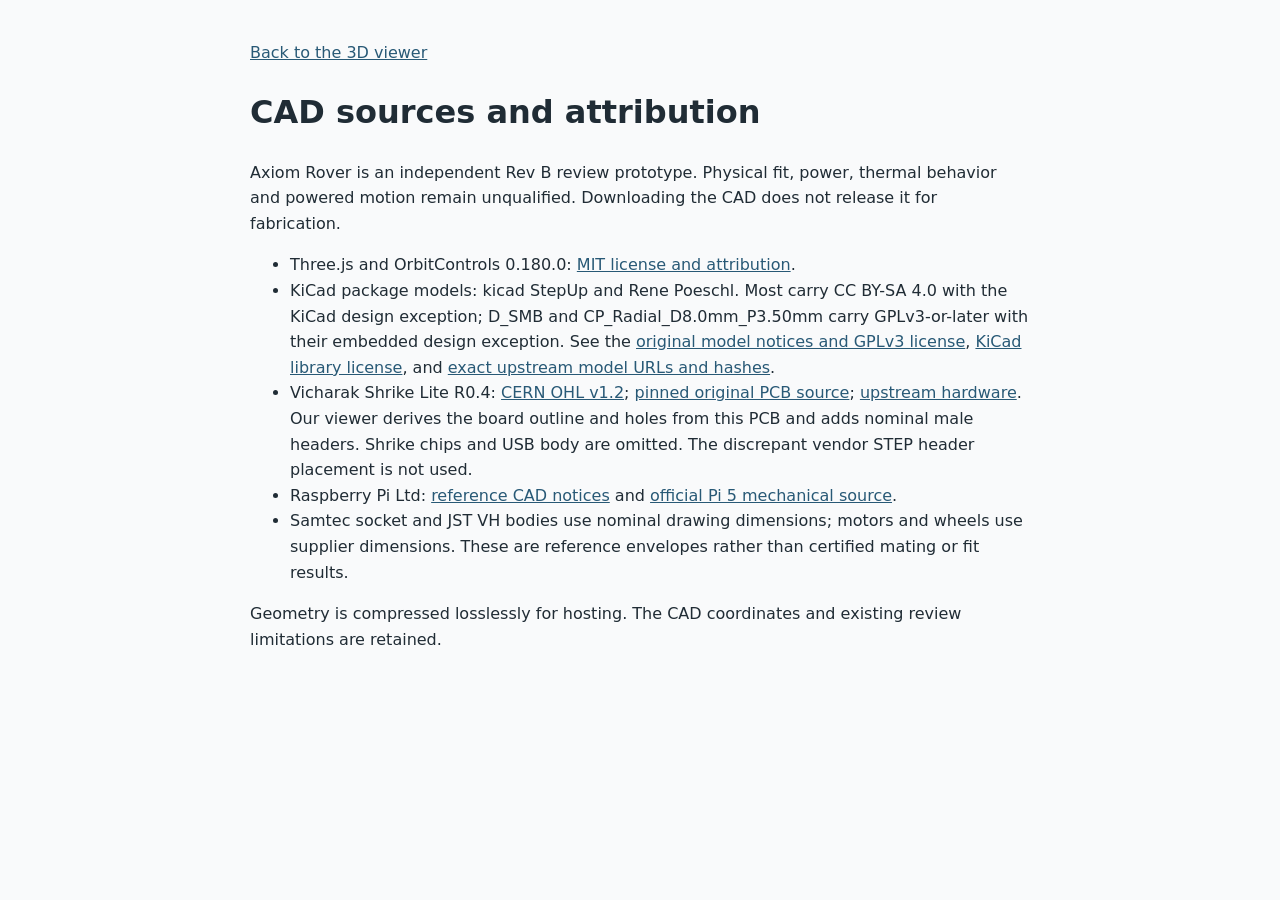
==== viewer/credits.html @ 3c7ca0c1 "feat(viewer): deploy lossless static CAD viewer to Vercel" ====
<!doctype html>
<html lang="en"><head><meta charset="utf-8"><meta name="viewport" content="width=device-width,initial-scale=1"><title>Axiom Rover · CAD sources</title>
<style>body{max-width:780px;margin:40px auto;padding:0 20px;font:16px/1.6 system-ui;color:#202c35;background:#f9fafb}a{color:#285976}</style></head><body>
<p><a href="./">Back to the 3D viewer</a></p><h1>CAD sources and attribution</h1>
<p>Axiom Rover is an independent Rev B review prototype. Physical fit, power, thermal behavior and powered motion remain unqualified. Downloading the CAD does not release it for fabrication.</p>
<ul>
<li>Three.js and OrbitControls 0.180.0: <a href="vendor/LICENSE">MIT license and attribution</a>.</li>
<li>KiCad package models: kicad StepUp and Rene Poeschl. Most carry CC BY-SA 4.0 with the KiCad design exception; D_SMB and CP_Radial_D8.0mm_P3.50mm carry GPLv3-or-later with their embedded design exception. See the <a href="model-licenses.txt">original model notices and GPLv3 license</a>, <a href="../electronics/Rover.pretty/LICENSE.md">KiCad library license</a>, and <a href="model-sources.json">exact upstream model URLs and hashes</a>.</li>
<li>Vicharak Shrike Lite R0.4: <a href="../reference/shrike-r04/LICENSE_HW.md">CERN OHL v1.2</a>; <a href="../reference/shrike-r04/Shrike-lite.kicad_pcb">pinned original PCB source</a>; <a href="https://github.com/vicharak-in/shrike">upstream hardware</a>. Our viewer derives the board outline and holes from this PCB and adds nominal male headers. Shrike chips and USB body are omitted. The discrepant vendor STEP header placement is not used.</li>
<li>Raspberry Pi Ltd: <a href="../reference/raspberry-pi-5/LICENSE.txt">reference CAD notices</a> and <a href="https://pip.raspberrypi.com/documents/RP-010083-CA">official Pi 5 mechanical source</a>.</li>
<li>Samtec socket and JST VH bodies use nominal drawing dimensions; motors and wheels use supplier dimensions. These are reference envelopes rather than certified mating or fit results.</li>
</ul>
<p>Geometry is compressed losslessly for hosting. The CAD coordinates and existing review limitations are retained.</p>
</body></html>
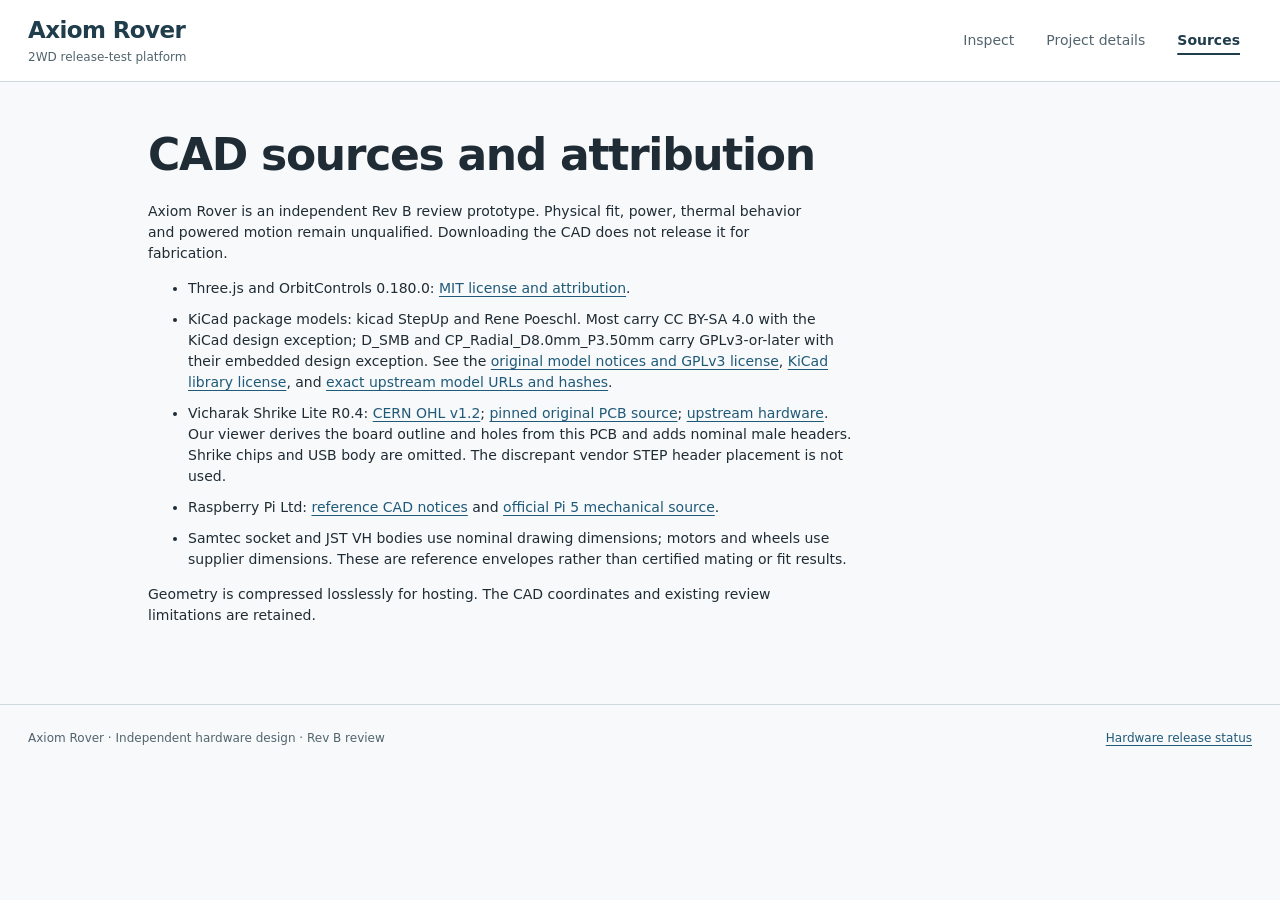
==== commit c7efda69: "feat(viewer): prepare inspection site for deployment" ====
--- a/viewer/credits.html
+++ b/viewer/credits.html
@@ -1,7 +1,7 @@
 <!doctype html>
 <html lang="en"><head><meta charset="utf-8"><meta name="viewport" content="width=device-width,initial-scale=1"><title>Axiom Rover · CAD sources</title>
-<style>body{max-width:780px;margin:40px auto;padding:0 20px;font:16px/1.6 system-ui;color:#202c35;background:#f9fafb}a{color:#285976}</style></head><body>
-<p><a href="./">Back to the 3D viewer</a></p><h1>CAD sources and attribution</h1>
+<meta name="description" content="Axiom Rover CAD model provenance, reference limitations, original notices and third-party licenses."><link rel="icon" href="favicon.svg" type="image/svg+xml"><link rel="stylesheet" href="styles.css"><link rel="canonical" href="https://axiom-rover.vercel.app/viewer/credits.html"></head><body>
+<header class="site-header"><a class="brand" href="./"><span>Axiom Rover<small>2WD release-test platform</small></span></a><nav class="site-nav" aria-label="Site"><a href="./">Inspect</a><a href="project.html">Project details</a><a href="credits.html" aria-current="page">Sources</a></nav></header><main class="content"><h1>CAD sources and attribution</h1>
 <p>Axiom Rover is an independent Rev B review prototype. Physical fit, power, thermal behavior and powered motion remain unqualified. Downloading the CAD does not release it for fabrication.</p>
 <ul>
 <li>Three.js and OrbitControls 0.180.0: <a href="vendor/LICENSE">MIT license and attribution</a>.</li>
@@ -11,4 +11,4 @@
 <li>Samtec socket and JST VH bodies use nominal drawing dimensions; motors and wheels use supplier dimensions. These are reference envelopes rather than certified mating or fit results.</li>
 </ul>
 <p>Geometry is compressed losslessly for hosting. The CAD coordinates and existing review limitations are retained.</p>
-</body></html>
+</main><footer class="site-footer"><span>Axiom Rover · Independent hardware design · Rev B review</span><a href="project.html#release">Hardware release status</a></footer></body></html>
--- a/viewer/styles.css
+++ b/viewer/styles.css
@@ -0,0 +1,5 @@
+:root{color-scheme:light;--ink:#202c35;--muted:#52646e;--blue:#203d4c;--line:#ced8dd;--paper:#fff;--ground:#e9edf0;--accent:#956024;font:14px/1.5 system-ui,-apple-system,BlinkMacSystemFont,"Segoe UI",sans-serif;color:var(--ink);background:#f7f9fa}
+*{box-sizing:border-box}body{margin:0}a{color:#205a79;text-underline-offset:3px}a:hover{color:#102f42}button,input,select{font:inherit}button{min-height:44px;border:1px solid #b8c6ce;background:#fff;color:var(--ink);border-radius:5px;padding:8px 12px;cursor:pointer}button:hover:not(:disabled){background:#e9f0f4}button[aria-pressed=true]{background:var(--blue);border-color:var(--blue);color:white}button:disabled{cursor:default;opacity:.5}:focus-visible{outline:3px solid #1479ac;outline-offset:3px}[hidden]{display:none!important}.skip-link{position:fixed;left:16px;top:-80px;z-index:20;background:white;padding:12px}.skip-link:focus{top:12px}.site-header{min-height:82px;display:flex;align-items:center;justify-content:space-between;gap:20px;padding:16px 28px;background:var(--paper);border-bottom:1px solid var(--line)}.brand{display:flex;gap:12px;align-items:center;text-decoration:none;color:var(--blue);font-size:23px;font-weight:750;line-height:1.2;letter-spacing:-.6px}.brand small{display:block;font-size:12px;font-weight:450;letter-spacing:0;color:var(--muted);margin-top:5px}.site-nav{display:flex;gap:8px}.site-nav a{padding:10px 12px;text-decoration:none;color:var(--muted)}.site-nav a[aria-current=page]{color:var(--blue);font-weight:650;text-decoration:underline;text-decoration-thickness:2px;text-underline-offset:8px}.review-banner{display:flex;align-items:center;gap:12px;padding:9px 28px;background:#fff6e8;border-bottom:1px solid #e6d3b5;font-size:12px;color:#674015}.review-banner a{color:inherit;margin-left:auto;white-space:nowrap}.revision{border:1px solid #b88037;border-radius:3px;padding:1px 6px;font-weight:700;white-space:nowrap}.inspection-bar{display:flex;align-items:center;gap:20px;padding:12px 28px;background:white;border-bottom:1px solid var(--line)}.inspection-bar h1{font-size:16px;margin:0;font-weight:600}.mode-tabs{display:flex;gap:6px;margin-left:auto}.viewer-page{height:100dvh;display:flex;flex-direction:column}.viewer-page main{display:grid;grid-template-columns:292px minmax(0,1fr);grid-template-areas:"controls stage";flex:1;min-height:0}.viewer-page aside{grid-area:controls;overflow:auto;padding:20px;background:#f9fbfc;border-right:1px solid var(--line)}fieldset{padding:0;margin:0 0 16px;border:0;min-width:0}legend,h2{font-size:14px;font-weight:700;margin:0 0 10px;padding:0}label{display:block;margin:12px 0}input[type=range]{width:100%;min-height:24px;accent-color:var(--blue)}input[type=checkbox]{accent-color:var(--blue);width:16px;height:16px;vertical-align:middle;margin:0 7px 0 0}.views{display:grid;grid-template-columns:repeat(3,1fr);gap:6px}.views button{padding:7px 3px}.row{display:flex;gap:7px;margin:10px 0 20px}.row button{flex:1}.full-width{width:100%;margin-top:7px}#stage{grid-area:stage;position:relative;min-width:0;min-height:0;overflow:hidden;background:var(--ground)}canvas{display:block;touch-action:none;width:100%;height:100%}#status{position:absolute;z-index:2;top:16px;left:18px;max-width:calc(100% - 36px);padding:8px 12px;background:#ffffffee;border:1px solid #dce3e7;border-radius:5px;font-size:12px;pointer-events:none}#hint{position:absolute;z-index:2;bottom:14px;left:18px;max-width:calc(100% - 36px);padding:8px 12px;background:#fffffff0;border-radius:5px;font-size:12px;pointer-events:none}#drawing{position:absolute;inset:0;overflow:hidden;background:#f7f5ef;touch-action:none}#drawing img{position:absolute;left:50%;top:50%;max-width:none;user-select:none;pointer-events:none}#load-error{position:absolute;z-index:3;top:50%;left:50%;transform:translate(-50%,-50%);width:min(440px,calc(100% - 32px));padding:24px;background:white;border:1px solid var(--line);border-radius:8px;box-shadow:0 4px 24px #203d4c14}#load-error strong{font-size:20px}#load-error a{display:block;margin-top:12px}#load-error p{overflow-wrap:anywhere}.note{font-size:12px;line-height:1.6;color:var(--muted)}details{border-top:1px solid var(--line);padding:14px 0}summary{cursor:pointer;font-weight:650;padding:4px 0}#parts label{font-size:12px;overflow-wrap:anywhere;min-height:26px;line-height:1.5}.downloads{border-top:1px solid var(--line);padding-top:18px}.downloads a{display:block;margin:12px 0}.downloads span{float:right;font-size:12px;color:var(--muted)}.mobile-controls{display:none}.no-script{position:absolute;z-index:4;inset:0;overflow:auto;background:var(--ground);padding:24px}.no-script img{max-width:100%;max-height:70%;object-fit:contain}.no-script p{max-width:60ch;background:white;padding:16px}.content{max-width:1040px;margin:auto;padding:48px 28px 64px}.content h1{font-size:clamp(30px,4vw,44px);line-height:1.15;letter-spacing:-1.3px;margin:0 0 20px;max-width:22ch}.lead{font-size:18px;line-height:1.65;max-width:62ch;color:var(--muted)}.content h2{font-size:24px;letter-spacing:-.5px;margin:38px 0 16px}.content h3{font-size:16px;margin:22px 0 8px}.content p,.content li{max-width:75ch}.content li{margin-bottom:10px}.project-intro{display:grid;grid-template-columns:1.1fr 1fr;gap:32px;align-items:center}.project-intro figure{margin:0}.project-intro img{width:100%;height:auto;border-radius:6px;border:1px solid var(--line)}.button-link{display:inline-block;background:var(--blue);color:#fff;text-decoration:none;border-radius:5px;padding:11px 16px;margin:8px 8px 8px 0}.button-link:hover{background:#305568;color:#fff}.specs{display:grid;grid-template-columns:1fr 1fr;gap:0 28px;margin:0}.specs>div{border-top:1px solid var(--line);padding:15px 0}.specs dt{font-weight:700;margin-bottom:5px}.specs dd{margin:0;color:var(--muted)}.release-box{padding:22px 24px;border-left:4px solid #b88037;background:#fff6e8}.release-box h2{margin-top:0}.resource-list{display:grid;grid-template-columns:1fr 1fr;gap:0 32px;padding:0;list-style:none}.resource-list li{border-top:1px solid var(--line);padding:14px 0;margin:0}.resource-list small{display:block;margin-top:6px;color:var(--muted)}.site-footer{border-top:1px solid var(--line);padding:24px 28px;display:flex;justify-content:space-between;gap:16px;color:var(--muted);font-size:12px}.site-footer a{margin-left:14px}html{scroll-padding-top:16px}
+@media(max-width:900px){.site-header{padding:14px 20px}.inspection-bar{padding:12px 20px;flex-wrap:wrap;gap:10px}.inspection-bar h1{font-size:14px}.mode-tabs button{font-size:13px;padding:8px 10px}.viewer-page main{grid-template-columns:252px minmax(0,1fr)}.review-banner{padding:9px 20px}.review-banner a{white-space:normal}.viewer-page aside{padding:16px}}
+@media(max-width:700px){.viewer-page{height:auto;min-height:100dvh}.site-header{padding:16px;align-items:flex-start;gap:14px;flex-wrap:wrap}.brand{font-size:22px}.site-nav{gap:0;margin-left:auto}.site-nav a{padding:8px;font-size:13px}.review-banner{padding:10px 16px;align-items:flex-start;gap:8px;flex-wrap:wrap}.review-banner>span:nth-child(2){flex:1;min-width:200px}.review-banner a{margin-left:0}.inspection-bar{padding:12px 16px;gap:10px}.inspection-bar h1{flex:1}.mode-tabs{order:3;flex-basis:100%;margin:0;gap:5px}.mode-tabs button{flex:1;padding:8px 5px;font-size:12px}.mobile-controls{display:inline-block;font-size:12px}.viewer-page main{display:flex;flex-direction:column;min-height:0}.viewer-page #stage{height:62dvh;min-height:360px;max-height:720px;flex:none}.viewer-page aside{padding:22px 20px;border-right:0;border-top:1px solid var(--line);overflow:visible}.viewer-page aside>.mobile-controls{float:right;margin-bottom:12px}#view-controls{clear:both}#status{top:10px;left:10px;max-width:calc(100% - 20px);font-size:11px}#hint{bottom:10px;left:10px;max-width:calc(100% - 20px);font-size:11px}.content{padding:32px 20px 44px}.project-intro{grid-template-columns:1fr;gap:20px}.project-intro img{max-width:520px}.specs,.resource-list{grid-template-columns:1fr}.lead{font-size:16px}.site-footer{padding:22px 20px;flex-direction:column}.site-footer a{margin:0 14px 0 0}}
+@media(prefers-reduced-motion:reduce){*,*::before,*::after{scroll-behavior:auto!important}}
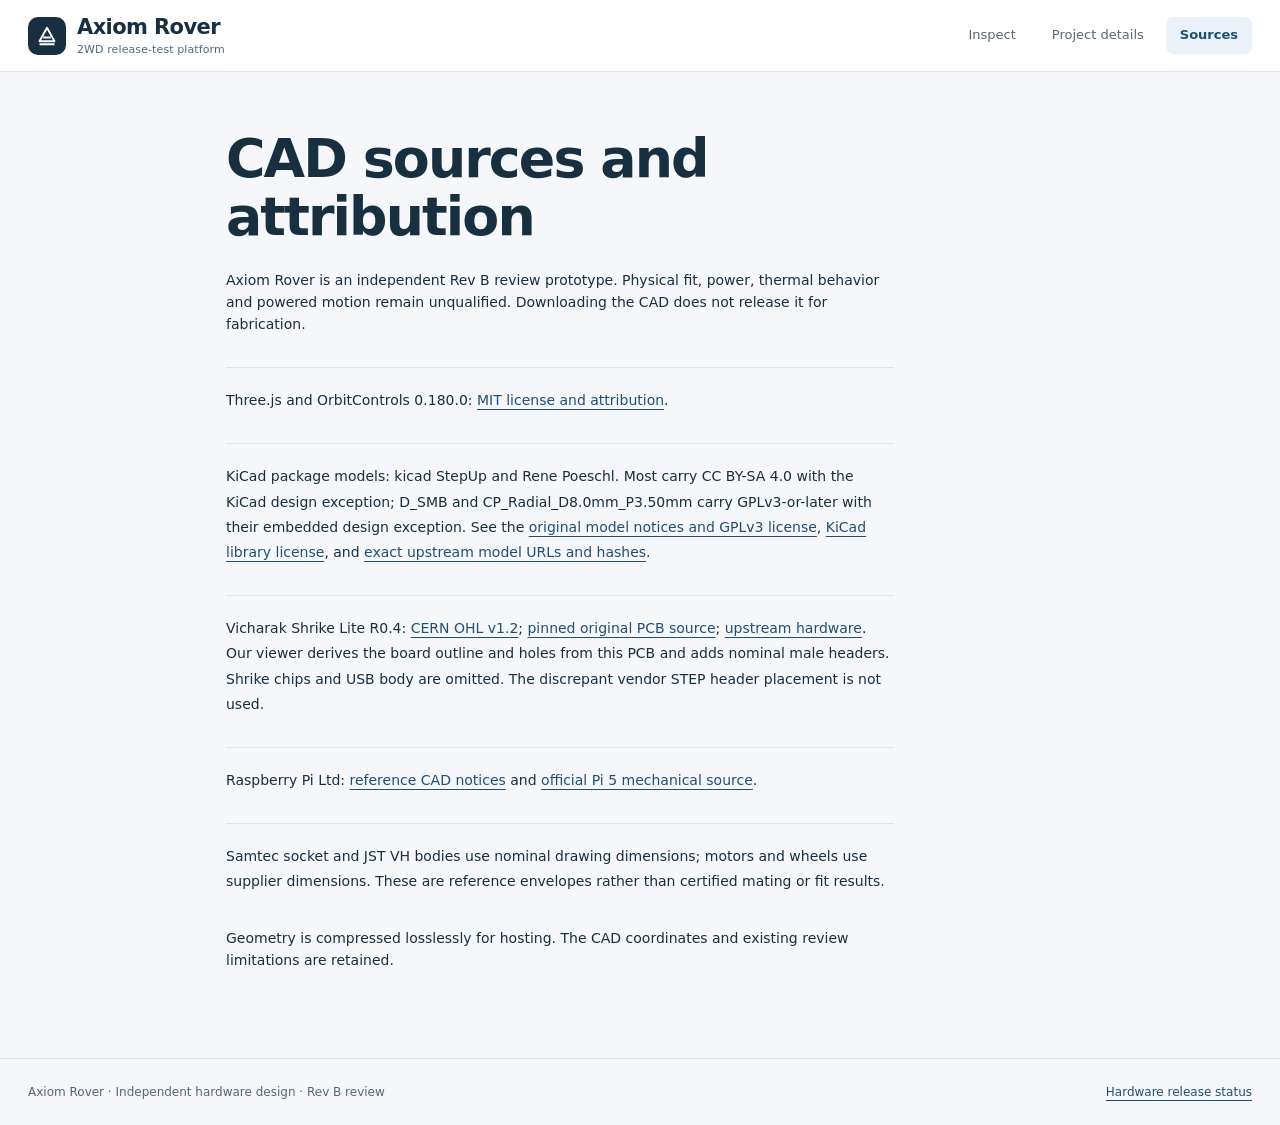
==== commit 7c12a960: "feat(viewer): refine inspection workbench and project UI" ====
--- a/viewer/credits.html
+++ b/viewer/credits.html
@@ -1,7 +1,7 @@
 <!doctype html>
 <html lang="en"><head><meta charset="utf-8"><meta name="viewport" content="width=device-width,initial-scale=1"><title>Axiom Rover · CAD sources</title>
-<meta name="description" content="Axiom Rover CAD model provenance, reference limitations, original notices and third-party licenses."><link rel="icon" href="favicon.svg" type="image/svg+xml"><link rel="stylesheet" href="styles.css"><link rel="canonical" href="https://axiom-rover.vercel.app/viewer/credits.html"></head><body>
-<header class="site-header"><a class="brand" href="./"><span>Axiom Rover<small>2WD release-test platform</small></span></a><nav class="site-nav" aria-label="Site"><a href="./">Inspect</a><a href="project.html">Project details</a><a href="credits.html" aria-current="page">Sources</a></nav></header><main class="content"><h1>CAD sources and attribution</h1>
+<meta name="description" content="Axiom Rover CAD model provenance, reference limitations, original notices and third-party licenses."><link rel="icon" href="favicon.svg" type="image/svg+xml"><link rel="stylesheet" href="styles.css"><link rel="canonical" href="https://axiom-rover.vercel.app/viewer/credits.html"></head><body class="credits-page">
+<header class="site-header"><a class="brand" href="./"><svg viewBox="0 0 32 32" width="32" height="32" aria-hidden="true"><path d="M6 23 16 5l10 18H6Zm5-5h10M6 27h20" fill="none" stroke="currentColor" stroke-width="2.5" stroke-linejoin="round"/></svg><span>Axiom Rover<small>2WD release-test platform</small></span></a><nav class="site-nav" aria-label="Site"><a href="./">Inspect</a><a href="project.html">Project details</a><a href="credits.html" aria-current="page">Sources</a></nav></header><main class="content"><h1>CAD sources and attribution</h1>
 <p>Axiom Rover is an independent Rev B review prototype. Physical fit, power, thermal behavior and powered motion remain unqualified. Downloading the CAD does not release it for fabrication.</p>
 <ul>
 <li>Three.js and OrbitControls 0.180.0: <a href="vendor/LICENSE">MIT license and attribution</a>.</li>
--- a/viewer/styles.css
+++ b/viewer/styles.css
@@ -1,5 +1,194 @@
-:root{color-scheme:light;--ink:#202c35;--muted:#52646e;--blue:#203d4c;--line:#ced8dd;--paper:#fff;--ground:#e9edf0;--accent:#956024;font:14px/1.5 system-ui,-apple-system,BlinkMacSystemFont,"Segoe UI",sans-serif;color:var(--ink);background:#f7f9fa}
-*{box-sizing:border-box}body{margin:0}a{color:#205a79;text-underline-offset:3px}a:hover{color:#102f42}button,input,select{font:inherit}button{min-height:44px;border:1px solid #b8c6ce;background:#fff;color:var(--ink);border-radius:5px;padding:8px 12px;cursor:pointer}button:hover:not(:disabled){background:#e9f0f4}button[aria-pressed=true]{background:var(--blue);border-color:var(--blue);color:white}button:disabled{cursor:default;opacity:.5}:focus-visible{outline:3px solid #1479ac;outline-offset:3px}[hidden]{display:none!important}.skip-link{position:fixed;left:16px;top:-80px;z-index:20;background:white;padding:12px}.skip-link:focus{top:12px}.site-header{min-height:82px;display:flex;align-items:center;justify-content:space-between;gap:20px;padding:16px 28px;background:var(--paper);border-bottom:1px solid var(--line)}.brand{display:flex;gap:12px;align-items:center;text-decoration:none;color:var(--blue);font-size:23px;font-weight:750;line-height:1.2;letter-spacing:-.6px}.brand small{display:block;font-size:12px;font-weight:450;letter-spacing:0;color:var(--muted);margin-top:5px}.site-nav{display:flex;gap:8px}.site-nav a{padding:10px 12px;text-decoration:none;color:var(--muted)}.site-nav a[aria-current=page]{color:var(--blue);font-weight:650;text-decoration:underline;text-decoration-thickness:2px;text-underline-offset:8px}.review-banner{display:flex;align-items:center;gap:12px;padding:9px 28px;background:#fff6e8;border-bottom:1px solid #e6d3b5;font-size:12px;color:#674015}.review-banner a{color:inherit;margin-left:auto;white-space:nowrap}.revision{border:1px solid #b88037;border-radius:3px;padding:1px 6px;font-weight:700;white-space:nowrap}.inspection-bar{display:flex;align-items:center;gap:20px;padding:12px 28px;background:white;border-bottom:1px solid var(--line)}.inspection-bar h1{font-size:16px;margin:0;font-weight:600}.mode-tabs{display:flex;gap:6px;margin-left:auto}.viewer-page{height:100dvh;display:flex;flex-direction:column}.viewer-page main{display:grid;grid-template-columns:292px minmax(0,1fr);grid-template-areas:"controls stage";flex:1;min-height:0}.viewer-page aside{grid-area:controls;overflow:auto;padding:20px;background:#f9fbfc;border-right:1px solid var(--line)}fieldset{padding:0;margin:0 0 16px;border:0;min-width:0}legend,h2{font-size:14px;font-weight:700;margin:0 0 10px;padding:0}label{display:block;margin:12px 0}input[type=range]{width:100%;min-height:24px;accent-color:var(--blue)}input[type=checkbox]{accent-color:var(--blue);width:16px;height:16px;vertical-align:middle;margin:0 7px 0 0}.views{display:grid;grid-template-columns:repeat(3,1fr);gap:6px}.views button{padding:7px 3px}.row{display:flex;gap:7px;margin:10px 0 20px}.row button{flex:1}.full-width{width:100%;margin-top:7px}#stage{grid-area:stage;position:relative;min-width:0;min-height:0;overflow:hidden;background:var(--ground)}canvas{display:block;touch-action:none;width:100%;height:100%}#status{position:absolute;z-index:2;top:16px;left:18px;max-width:calc(100% - 36px);padding:8px 12px;background:#ffffffee;border:1px solid #dce3e7;border-radius:5px;font-size:12px;pointer-events:none}#hint{position:absolute;z-index:2;bottom:14px;left:18px;max-width:calc(100% - 36px);padding:8px 12px;background:#fffffff0;border-radius:5px;font-size:12px;pointer-events:none}#drawing{position:absolute;inset:0;overflow:hidden;background:#f7f5ef;touch-action:none}#drawing img{position:absolute;left:50%;top:50%;max-width:none;user-select:none;pointer-events:none}#load-error{position:absolute;z-index:3;top:50%;left:50%;transform:translate(-50%,-50%);width:min(440px,calc(100% - 32px));padding:24px;background:white;border:1px solid var(--line);border-radius:8px;box-shadow:0 4px 24px #203d4c14}#load-error strong{font-size:20px}#load-error a{display:block;margin-top:12px}#load-error p{overflow-wrap:anywhere}.note{font-size:12px;line-height:1.6;color:var(--muted)}details{border-top:1px solid var(--line);padding:14px 0}summary{cursor:pointer;font-weight:650;padding:4px 0}#parts label{font-size:12px;overflow-wrap:anywhere;min-height:26px;line-height:1.5}.downloads{border-top:1px solid var(--line);padding-top:18px}.downloads a{display:block;margin:12px 0}.downloads span{float:right;font-size:12px;color:var(--muted)}.mobile-controls{display:none}.no-script{position:absolute;z-index:4;inset:0;overflow:auto;background:var(--ground);padding:24px}.no-script img{max-width:100%;max-height:70%;object-fit:contain}.no-script p{max-width:60ch;background:white;padding:16px}.content{max-width:1040px;margin:auto;padding:48px 28px 64px}.content h1{font-size:clamp(30px,4vw,44px);line-height:1.15;letter-spacing:-1.3px;margin:0 0 20px;max-width:22ch}.lead{font-size:18px;line-height:1.65;max-width:62ch;color:var(--muted)}.content h2{font-size:24px;letter-spacing:-.5px;margin:38px 0 16px}.content h3{font-size:16px;margin:22px 0 8px}.content p,.content li{max-width:75ch}.content li{margin-bottom:10px}.project-intro{display:grid;grid-template-columns:1.1fr 1fr;gap:32px;align-items:center}.project-intro figure{margin:0}.project-intro img{width:100%;height:auto;border-radius:6px;border:1px solid var(--line)}.button-link{display:inline-block;background:var(--blue);color:#fff;text-decoration:none;border-radius:5px;padding:11px 16px;margin:8px 8px 8px 0}.button-link:hover{background:#305568;color:#fff}.specs{display:grid;grid-template-columns:1fr 1fr;gap:0 28px;margin:0}.specs>div{border-top:1px solid var(--line);padding:15px 0}.specs dt{font-weight:700;margin-bottom:5px}.specs dd{margin:0;color:var(--muted)}.release-box{padding:22px 24px;border-left:4px solid #b88037;background:#fff6e8}.release-box h2{margin-top:0}.resource-list{display:grid;grid-template-columns:1fr 1fr;gap:0 32px;padding:0;list-style:none}.resource-list li{border-top:1px solid var(--line);padding:14px 0;margin:0}.resource-list small{display:block;margin-top:6px;color:var(--muted)}.site-footer{border-top:1px solid var(--line);padding:24px 28px;display:flex;justify-content:space-between;gap:16px;color:var(--muted);font-size:12px}.site-footer a{margin-left:14px}html{scroll-padding-top:16px}
-@media(max-width:900px){.site-header{padding:14px 20px}.inspection-bar{padding:12px 20px;flex-wrap:wrap;gap:10px}.inspection-bar h1{font-size:14px}.mode-tabs button{font-size:13px;padding:8px 10px}.viewer-page main{grid-template-columns:252px minmax(0,1fr)}.review-banner{padding:9px 20px}.review-banner a{white-space:normal}.viewer-page aside{padding:16px}}
-@media(max-width:700px){.viewer-page{height:auto;min-height:100dvh}.site-header{padding:16px;align-items:flex-start;gap:14px;flex-wrap:wrap}.brand{font-size:22px}.site-nav{gap:0;margin-left:auto}.site-nav a{padding:8px;font-size:13px}.review-banner{padding:10px 16px;align-items:flex-start;gap:8px;flex-wrap:wrap}.review-banner>span:nth-child(2){flex:1;min-width:200px}.review-banner a{margin-left:0}.inspection-bar{padding:12px 16px;gap:10px}.inspection-bar h1{flex:1}.mode-tabs{order:3;flex-basis:100%;margin:0;gap:5px}.mode-tabs button{flex:1;padding:8px 5px;font-size:12px}.mobile-controls{display:inline-block;font-size:12px}.viewer-page main{display:flex;flex-direction:column;min-height:0}.viewer-page #stage{height:62dvh;min-height:360px;max-height:720px;flex:none}.viewer-page aside{padding:22px 20px;border-right:0;border-top:1px solid var(--line);overflow:visible}.viewer-page aside>.mobile-controls{float:right;margin-bottom:12px}#view-controls{clear:both}#status{top:10px;left:10px;max-width:calc(100% - 20px);font-size:11px}#hint{bottom:10px;left:10px;max-width:calc(100% - 20px);font-size:11px}.content{padding:32px 20px 44px}.project-intro{grid-template-columns:1fr;gap:20px}.project-intro img{max-width:520px}.specs,.resource-list{grid-template-columns:1fr}.lead{font-size:16px}.site-footer{padding:22px 20px;flex-direction:column}.site-footer a{margin:0 14px 0 0}}
-@media(prefers-reduced-motion:reduce){*,*::before,*::after{scroll-behavior:auto!important}}
+:root {
+  color-scheme: light;
+  --ink: #182f40;
+  --muted: #536879;
+  --blue: #204f73;
+  --line: #dbe3ea;
+  --paper: #fff;
+  --ground: #edf2f6;
+  --accent: #285fca;
+  font: 14px/1.55 system-ui, -apple-system, BlinkMacSystemFont, "Segoe UI", sans-serif;
+  color: var(--ink);
+  background: #f5f7fa;
+}
+* { box-sizing: border-box; }
+body { margin: 0; }
+a { color: var(--blue); text-underline-offset: 4px; }
+a:hover { color: #12344e; }
+button, input, select { font: inherit; }
+button { min-height: 44px; border: 1px solid var(--line); background: #fff; color: var(--ink); border-radius: 8px; padding: 8px 12px; cursor: pointer; font-weight: 550; }
+button:hover:not(:disabled) { background: #eef4fa; border-color: #9eafc2; }
+button[aria-pressed=true] { color: #fff; background: var(--blue); border-color: var(--blue); }
+button:disabled { cursor: default; opacity: .45; }
+:focus-visible { outline: 3px solid #3976d7; outline-offset: 3px; }
+[hidden] { display: none !important; }
+.icon { width: 19px; height: 19px; flex: none; fill: none; stroke: currentColor; stroke-width: 1.6; stroke-linecap: round; stroke-linejoin: round; vertical-align: middle; }
+.skip-link { position: fixed; left: 16px; top: -80px; z-index: 20; background: white; padding: 12px; }
+.skip-link:focus { top: 12px; }
+.site-header { min-height: 72px; display: flex; align-items: center; justify-content: space-between; gap: 24px; padding: 12px 28px; background: var(--paper); border-bottom: 1px solid var(--line); }
+.brand { display: flex; gap: 11px; align-items: center; color: var(--ink); text-decoration: none; font-size: 21px; font-weight: 750; line-height: 1.15; letter-spacing: -.6px; }
+.brand > svg { width: 38px; height: 38px; padding: 7px; border-radius: 10px; background: var(--ink); color: #fff; }
+.brand small { display: block; font-size: 11px; font-weight: 450; letter-spacing: .1px; color: var(--muted); margin-top: 5px; }
+.site-nav { display: flex; gap: 8px; align-items: center; }
+.site-nav a { padding: 8px 14px; border-radius: 7px; text-decoration: none; color: var(--muted); font-size: 13px; }
+.site-nav a:hover { background: #f3f6f9; }
+.site-nav a[aria-current=page] { color: var(--blue); background: #eaf1f8; font-weight: 650; }
+.review-banner { display: flex; align-items: center; gap: 10px; padding: 7px 28px; background: #fff9ef; border-bottom: 1px solid #eee2ca; font-size: 11px; color: #75490e; }
+.review-banner a { color: inherit; margin-left: auto; white-space: nowrap; }
+.revision { font-weight: 750; white-space: nowrap; }
+.revision::before { content: ""; display: inline-block; width: 6px; height: 6px; border-radius: 50%; background: #b47820; margin-right: 7px; vertical-align: middle; }
+.inspection-bar { display: flex; align-items: center; gap: 24px; padding: 16px 22px; }
+.inspection-title h1 { font-size: 21px; line-height: 1.2; letter-spacing: -.5px; margin: 0; font-weight: 700; }
+.inspection-title p { font-size: 12px; color: var(--muted); margin: 3px 0 0; }
+.mode-tabs { display: flex; gap: 3px; margin-left: auto; padding: 4px; border: 1px solid var(--line); background: #e7edf3; border-radius: 11px; }
+.mode-tabs button { display: flex; align-items: center; justify-content: center; gap: 8px; min-height: 38px; padding: 7px 15px; border: 0; color: var(--muted); background: transparent; font-size: 13px; border-radius: 7px; }
+.mode-tabs button:hover:not(:disabled) { background: #f5f8fb; }
+.mode-tabs button[aria-pressed=true] { color: var(--blue); background: white; box-shadow: 0 1px 4px #24394d14; }
+.viewer-page { height: 100dvh; display: flex; flex-direction: column; }
+.viewer-page main { display: grid; grid-template-columns: 272px minmax(0, 1fr); grid-template-areas: "controls stage"; gap: 14px; padding: 0 16px 16px; flex: 1; min-height: 0; }
+.viewer-page aside { grid-area: controls; overflow: auto; padding: 19px; background: var(--paper); border: 1px solid var(--line); border-radius: 12px; scrollbar-width: thin; scrollbar-color: #c1cdd8 transparent; }
+.panel-heading { display: flex; align-items: center; justify-content: space-between; padding-bottom: 17px; margin-bottom: 18px; border-bottom: 1px solid var(--line); }
+.panel-heading h2 { font-size: 15px; margin: 0; }
+.unit-label { font-size: 11px; color: var(--muted); background: #f1f5f8; padding: 2px 7px; border-radius: 4px; }
+fieldset { padding: 0; margin: 0 0 20px; border: 0; min-width: 0; }
+legend, h2 { font-size: 13px; font-weight: 700; margin: 0 0 12px; padding: 0; }
+label { display: block; margin: 12px 0; font-size: 13px; }
+input[type=range] { display: block; width: 100%; min-height: 24px; margin: 7px 0 0; accent-color: var(--blue); }
+input[type=checkbox] { accent-color: var(--blue); width: 16px; height: 16px; vertical-align: middle; margin: 0 7px 0 0; }
+.range-label { margin: 16px 0; }
+.range-label output { float: right; color: var(--muted); font-size: 12px; font-variant-numeric: tabular-nums; }
+.views { display: grid; grid-template-columns: repeat(3, 1fr); gap: 5px; }
+.views button { padding: 7px 3px; font-size: 12px; min-height: 38px; background: #f7f9fb; }
+.views button[aria-pressed=true] { color: var(--blue); background: #eaf1fb; border-color: #8bacd7; }
+.row { display: flex; gap: 7px; margin: 10px 0 16px; }
+.row button { flex: 1; font-size: 12px; padding: 7px; }
+.full-width { width: 100%; margin-top: 7px; font-size: 12px; }
+#rover-options, #pcb-options { border-top: 1px solid var(--line); padding-top: 16px; }
+#rover-options legend, #pcb-options legend { float: left; width: 100%; }
+#rover-options legend + *, #pcb-options legend + * { clear: both; }
+#stage { grid-area: stage; position: relative; min-width: 0; min-height: 0; overflow: hidden; background: var(--ground); border-radius: 12px; box-shadow: inset 0 0 0 1px #dce4eb; }
+canvas { display: block; touch-action: none; width: 100%; height: 100%; }
+#status { position: absolute; z-index: 2; top: 18px; left: 20px; max-width: calc(100% - 40px); padding: 7px 11px; background: #ffffffed; border: 1px solid #dce4eb; border-radius: 6px; font-size: 12px; color: var(--muted); pointer-events: none; }
+.viewport-tools { position: absolute; z-index: 3; bottom: 18px; left: 20px; right: 20px; display: flex; justify-content: space-between; align-items: flex-end; gap: 12px; pointer-events: none; }
+.viewport-tools > * { pointer-events: auto; }
+.viewport-help { position: relative; border: 0; padding: 0; }
+.viewport-help summary { display: flex; align-items: center; gap: 7px; min-height: 44px; padding: 9px 12px; border: 1px solid #d1dce6; background: #fffffff5; border-radius: 8px; font-size: 12px; font-weight: 550; list-style: none; cursor: pointer; }
+.viewport-help summary::-webkit-details-marker { display: none; }
+.viewport-help summary span { border: 1px solid #8d9ca9; border-radius: 50%; width: 17px; height: 17px; text-align: center; line-height: 15px; font-size: 11px; }
+.viewport-help[open] summary { background: var(--blue); color: #fff; border-color: var(--blue); }
+#hint { position: absolute; bottom: calc(100% + 10px); left: 0; width: 300px; max-width: calc(100vw - 40px); padding: 16px; background: #fff; border: 1px solid var(--line); border-radius: 10px; box-shadow: 0 5px 24px #223c5314; font-size: 12px; line-height: 1.75; margin: 0; }
+.zoom-controls { display: flex; padding: 3px; background: #fffffff5; border: 1px solid #d1dce6; border-radius: 9px; box-shadow: 0 2px 8px #273b4c0a; }
+.zoom-controls button { display: inline-flex; align-items: center; justify-content: center; gap: 8px; min-width: 40px; min-height: 38px; padding: 6px 11px; border: 0; background: transparent; font-size: 20px; font-weight: 450; }
+.zoom-controls #fit { font-size: 12px; border-left: 1px solid var(--line); border-right: 1px solid var(--line); border-radius: 0; }
+.zoom-controls .icon { width: 15px; height: 15px; }
+#drawing { position: absolute; inset: 0; overflow: hidden; background: #f7f5ef; touch-action: none; }
+#drawing img { position: absolute; left: 50%; top: 50%; max-width: none; user-select: none; pointer-events: none; }
+#load-error { position: absolute; z-index: 4; top: 50%; left: 50%; transform: translate(-50%, -50%); width: min(440px, calc(100% - 32px)); padding: 26px; background: white; border: 1px solid var(--line); border-radius: 12px; box-shadow: 0 6px 30px #203d4c14; }
+#load-error strong { font-size: 20px; }
+#load-error a { display: block; margin-top: 12px; }
+#load-error p { overflow-wrap: anywhere; }
+.note { font-size: 12px; line-height: 1.65; color: var(--muted); }
+.model-note { background: #f3f6f9; border-radius: 7px; padding: 11px 12px; font-size: 11px; }
+details { border-top: 1px solid var(--line); padding: 14px 0; }
+summary { cursor: pointer; font-weight: 650; padding: 4px 0; font-size: 13px; }
+#parts label { font-size: 12px; overflow-wrap: anywhere; min-height: 26px; line-height: 1.5; }
+.downloads { border-top: 1px solid var(--line); padding-top: 17px; }
+.downloads a { display: flex; justify-content: space-between; gap: 10px; padding: 9px 0; text-decoration: none; font-size: 12px; }
+.downloads a:hover { text-decoration: underline; }
+.downloads span { font-size: 10px; color: var(--muted); background: #f0f4f7; padding: 1px 5px; border-radius: 4px; align-self: center; white-space: nowrap; }
+.mobile-controls { display: none; }
+.no-script { position: absolute; z-index: 5; inset: 0; overflow: auto; background: var(--ground); padding: 24px; }
+.no-script img { max-width: 100%; max-height: 70%; object-fit: contain; }
+.no-script p { max-width: 60ch; background: white; padding: 16px; }
+.content { max-width: 1160px; margin: auto; padding: 58px 36px 72px; }
+.content h1 { font-size: clamp(34px, 4.2vw, 54px); font-weight: 720; line-height: 1.08; letter-spacing: -1.9px; margin: 0 0 24px; max-width: 18ch; }
+.lead { font-size: 18px; line-height: 1.7; max-width: 52ch; color: var(--muted); }
+.content h2 { font-size: 26px; letter-spacing: -.65px; margin: 44px 0 16px; }
+.content h3 { font-size: 16px; margin: 22px 0 8px; }
+.content p, .content li { max-width: 75ch; }
+.content li { margin-bottom: 10px; }
+.project-intro { display: grid; grid-template-columns: .85fr 1fr; gap: 44px; align-items: center; margin-bottom: 40px; }
+.project-intro figure { margin: 0; }
+.project-intro img { display: block; width: 100%; height: auto; border-radius: 14px; border: 1px solid #d2dde6; }
+.project-intro figcaption { padding: 10px 2px; font-size: 11px; }
+.hero-actions { display: flex; flex-wrap: wrap; align-items: center; gap: 18px; margin-top: 24px; }
+.hero-actions > a { display: inline-flex; align-items: center; white-space: nowrap; font-size: 13px; }
+.button-link { display: inline-flex; align-items: center; gap: 18px; background: var(--blue); color: white; text-decoration: none; border-radius: 8px; padding: 12px 17px; font-weight: 600; }
+.button-link:hover { background: #183e5b; color: white; }
+.page-index { display: flex; flex-wrap: wrap; gap: 8px 24px; padding: 18px 0; border-top: 1px solid var(--line); border-bottom: 1px solid var(--line); margin-bottom: 26px; }
+.page-index a { font-size: 13px; text-decoration: none; padding: 5px 0; font-weight: 600; }
+.page-index a:hover { text-decoration: underline; }
+.project-context { color: var(--muted); }
+.specs { display: grid; grid-template-columns: 1fr 1fr; gap: 0 40px; margin: 24px 0 38px; }
+.specs > div { border-top: 1px solid var(--line); padding: 18px 0; }
+.specs dt { font-size: 13px; font-weight: 700; margin-bottom: 8px; }
+.specs dd { margin: 0; color: var(--muted); font-size: 14px; line-height: 1.7; }
+.release-box { padding: 28px 30px; border: 1px solid #e7d6b9; border-left: 4px solid #b88037; background: #fffaef; border-radius: 0 12px 12px 0; }
+.release-box h2 { margin-top: 0; font-size: 23px; }
+.resource-list { display: grid; grid-template-columns: 1fr 1fr; gap: 0 32px; padding: 0; list-style: none; }
+.resource-list > * { border-top: 1px solid var(--line); padding: 18px 0; margin: 0; }
+.resource-list a { font-weight: 600; font-size: 14px; }
+.resource-list small { display: block; margin-top: 6px; color: var(--muted); font-size: 12px; }
+.credits-page .content { max-width: 900px; }
+.credits-page .content > ul { list-style: none; padding: 0; margin-top: 32px; }
+.credits-page .content > ul > li { padding: 20px 0; border-top: 1px solid var(--line); line-height: 1.8; }
+.site-footer { border-top: 1px solid var(--line); padding: 24px 28px; display: flex; justify-content: space-between; gap: 16px; color: var(--muted); font-size: 12px; }
+.site-footer a { margin-left: 14px; }
+html { scroll-padding-top: 20px; }
+@media (max-width: 1000px) {
+  .site-header { padding: 12px 20px; }
+  .inspection-bar { gap: 14px; }
+  .inspection-title h1 { font-size: 18px; }
+  .mode-tabs button { padding: 7px 10px; font-size: 12px; }
+  .viewer-page main { grid-template-columns: 250px minmax(0, 1fr); }
+  .viewer-page aside { padding: 16px; }
+  .review-banner { padding: 7px 20px; }
+  .project-intro { gap: 28px; }
+  .content { padding: 42px 28px 60px; }
+}
+@media (max-width: 700px) {
+  .viewer-page { height: auto; min-height: 100dvh; }
+  .site-header { padding: 13px 16px 10px; flex-wrap: wrap; gap: 12px; }
+  .brand { font-size: 20px; }
+  .brand > svg { width: 34px; height: 34px; }
+  .brand small { font-size: 10px; }
+  .site-nav { gap: 5px; width: 100%; }
+  .site-nav a { padding: 7px 13px; text-align: center; font-size: 12px; flex: 1; }
+  .review-banner { padding: 9px 16px; gap: 5px 8px; flex-wrap: wrap; }
+  .review-banner > span:nth-child(2) { flex: 1; min-width: 200px; }
+  .review-banner a { margin-left: 0; }
+  .inspection-bar { padding: 14px 14px 12px; flex-wrap: wrap; gap: 12px; }
+  .inspection-title { flex: 1; }
+  .inspection-title h1 { font-size: 18px; }
+  .inspection-title p { display: none; }
+  .mode-tabs { order: 3; width: 100%; margin: 0; gap: 2px; padding: 3px; }
+  .mode-tabs button { flex: 1; padding: 8px 5px; font-size: 11px; gap: 5px; }
+  .mode-tabs .icon { width: 15px; height: 15px; }
+  .mobile-controls { display: inline-block; font-size: 12px; }
+  .viewer-page main { display: flex; flex-direction: column; padding: 0; gap: 0; min-height: 0; }
+  .viewer-page #stage { height: 62dvh; min-height: 360px; max-height: 720px; flex: none; border-radius: 0; box-shadow: none; }
+  .viewer-page aside { padding: 22px 20px; border-radius: 0; border: 0; border-top: 1px solid var(--line); overflow: visible; }
+  .viewer-page aside > .mobile-controls { display: block; margin: -5px 0 20px; }
+  .panel-heading { margin-bottom: 14px; }
+  .views button { min-height: 44px; }
+  #status { top: 12px; left: 14px; max-width: calc(100% - 28px); font-size: 11px; }
+  .viewport-tools { bottom: 14px; left: 14px; right: 14px; }
+  .zoom-controls button { min-height: 40px; }
+  .content { padding: 34px 22px 48px; }
+  .content h1 { font-size: 38px; letter-spacing: -1.4px; max-width: 17ch; }
+  .project-intro { grid-template-columns: 1fr; gap: 28px; margin-bottom: 20px; }
+  .project-intro img { max-width: 520px; }
+  .hero-actions { gap: 15px; }
+  .page-index { gap: 8px 20px; padding: 14px 0; }
+  .page-index a { font-size: 12px; }
+  .specs, .resource-list { grid-template-columns: 1fr; }
+  .specs { margin-top: 20px; }
+  .specs > div { padding: 16px 0; }
+  .lead { font-size: 16px; }
+  .release-box { padding: 23px 20px; }
+  .site-footer { padding: 22px 20px; flex-direction: column; }
+  .site-footer a { margin: 0 14px 0 0; }
+}
+@media (prefers-reduced-motion: reduce) {
+  *, *::before, *::after { scroll-behavior: auto !important; }
+}
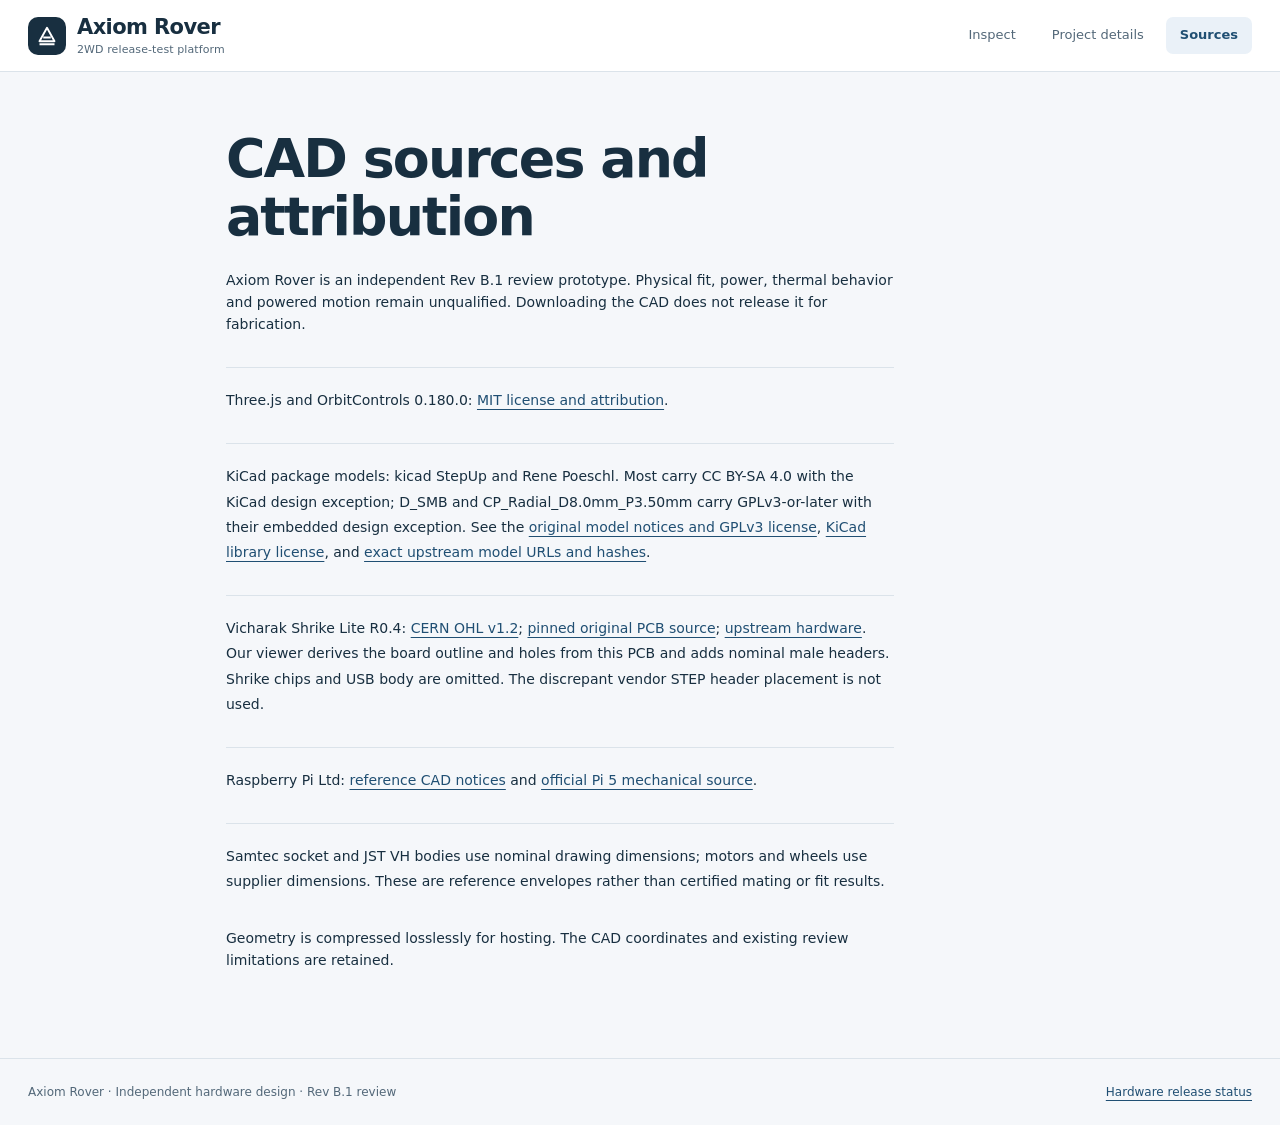
==== commit 7240196c: "feat(pcb): improve Rev B.1 reliability and serviceability" ====
--- a/viewer/credits.html
+++ b/viewer/credits.html
@@ -2,7 +2,7 @@
 <html lang="en"><head><meta charset="utf-8"><meta name="viewport" content="width=device-width,initial-scale=1"><title>Axiom Rover · CAD sources</title>
 <meta name="description" content="Axiom Rover CAD model provenance, reference limitations, original notices and third-party licenses."><link rel="icon" href="favicon.svg" type="image/svg+xml"><link rel="stylesheet" href="styles.css"><link rel="canonical" href="https://axiom-rover.vercel.app/viewer/credits.html"></head><body class="credits-page">
 <header class="site-header"><a class="brand" href="./"><svg viewBox="0 0 32 32" width="32" height="32" aria-hidden="true"><path d="M6 23 16 5l10 18H6Zm5-5h10M6 27h20" fill="none" stroke="currentColor" stroke-width="2.5" stroke-linejoin="round"/></svg><span>Axiom Rover<small>2WD release-test platform</small></span></a><nav class="site-nav" aria-label="Site"><a href="./">Inspect</a><a href="project.html">Project details</a><a href="credits.html" aria-current="page">Sources</a></nav></header><main class="content"><h1>CAD sources and attribution</h1>
-<p>Axiom Rover is an independent Rev B review prototype. Physical fit, power, thermal behavior and powered motion remain unqualified. Downloading the CAD does not release it for fabrication.</p>
+<p>Axiom Rover is an independent Rev B.1 review prototype. Physical fit, power, thermal behavior and powered motion remain unqualified. Downloading the CAD does not release it for fabrication.</p>
 <ul>
 <li>Three.js and OrbitControls 0.180.0: <a href="vendor/LICENSE">MIT license and attribution</a>.</li>
 <li>KiCad package models: kicad StepUp and Rene Poeschl. Most carry CC BY-SA 4.0 with the KiCad design exception; D_SMB and CP_Radial_D8.0mm_P3.50mm carry GPLv3-or-later with their embedded design exception. See the <a href="model-licenses.txt">original model notices and GPLv3 license</a>, <a href="../electronics/Rover.pretty/LICENSE.md">KiCad library license</a>, and <a href="model-sources.json">exact upstream model URLs and hashes</a>.</li>
@@ -11,4 +11,4 @@
 <li>Samtec socket and JST VH bodies use nominal drawing dimensions; motors and wheels use supplier dimensions. These are reference envelopes rather than certified mating or fit results.</li>
 </ul>
 <p>Geometry is compressed losslessly for hosting. The CAD coordinates and existing review limitations are retained.</p>
-</main><footer class="site-footer"><span>Axiom Rover · Independent hardware design · Rev B review</span><a href="project.html#release">Hardware release status</a></footer></body></html>
+</main><footer class="site-footer"><span>Axiom Rover · Independent hardware design · Rev B.1 review</span><a href="project.html#release">Hardware release status</a></footer></body></html>
